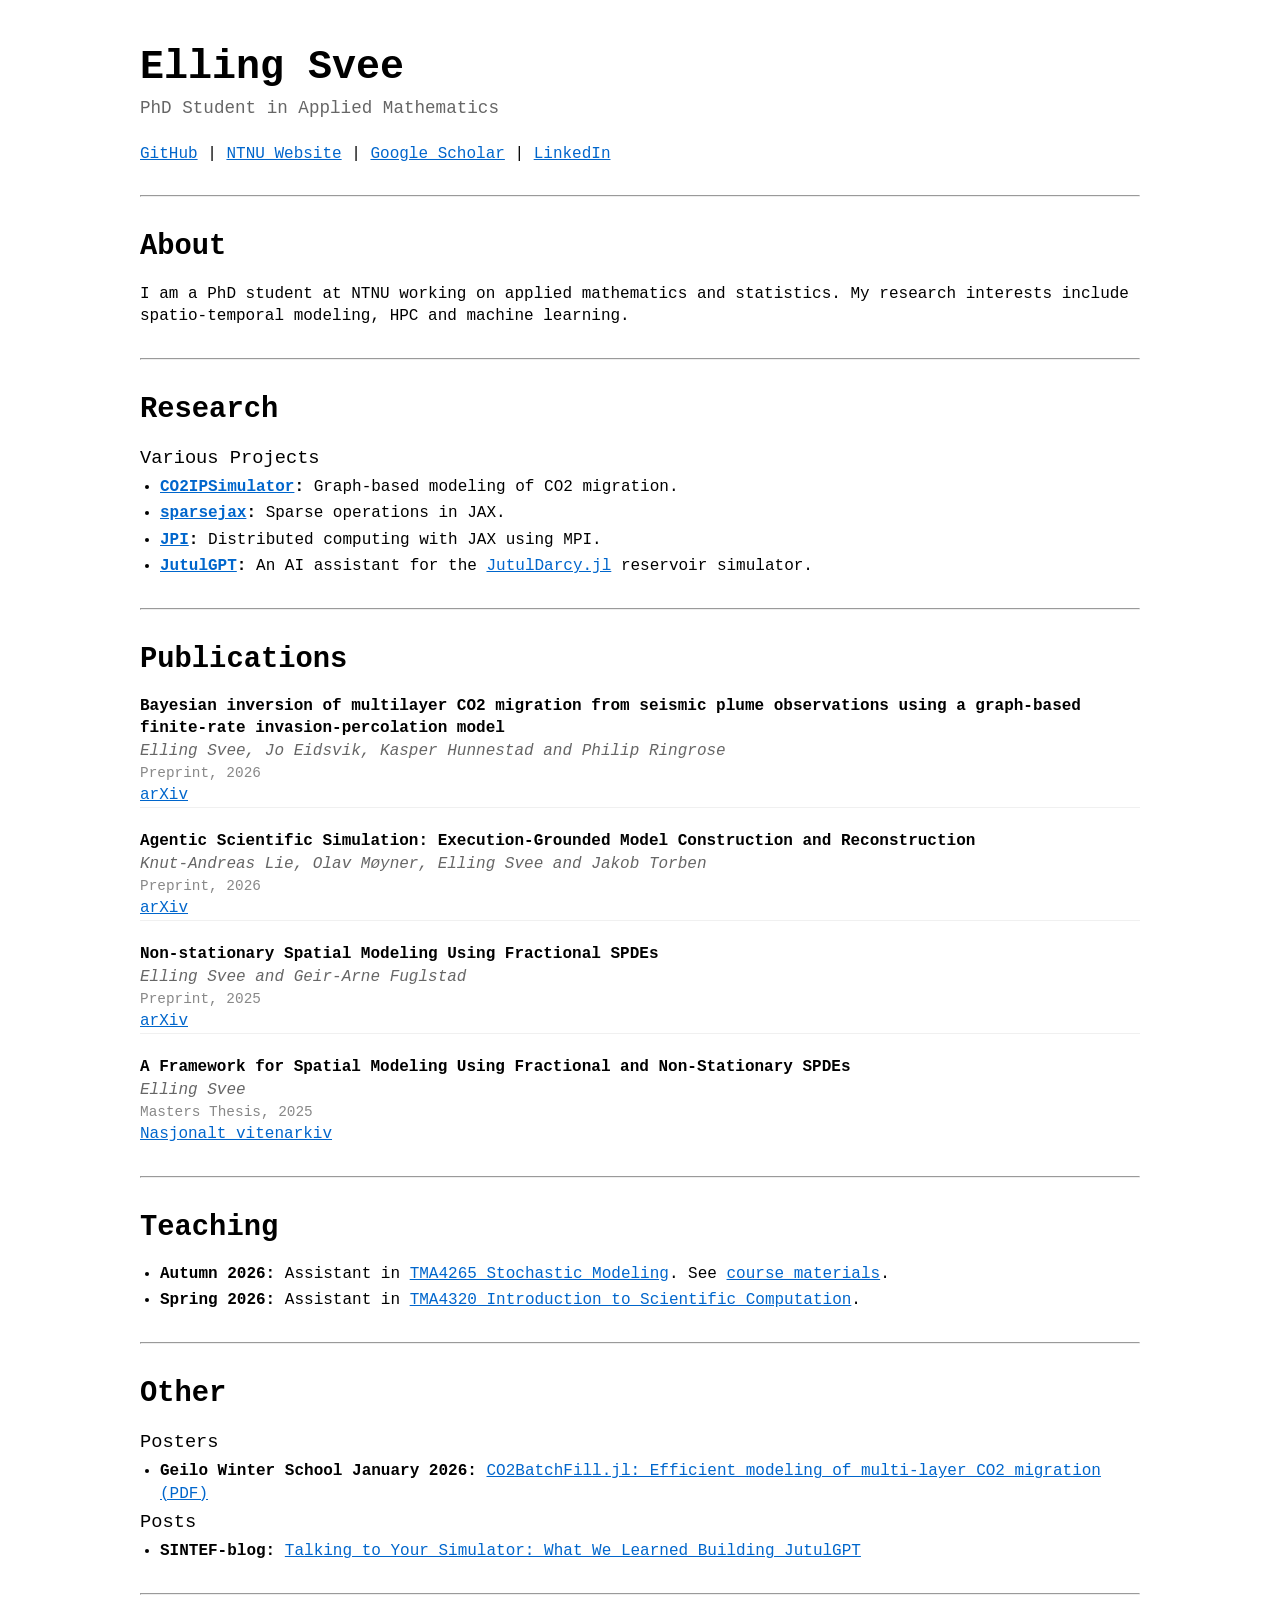
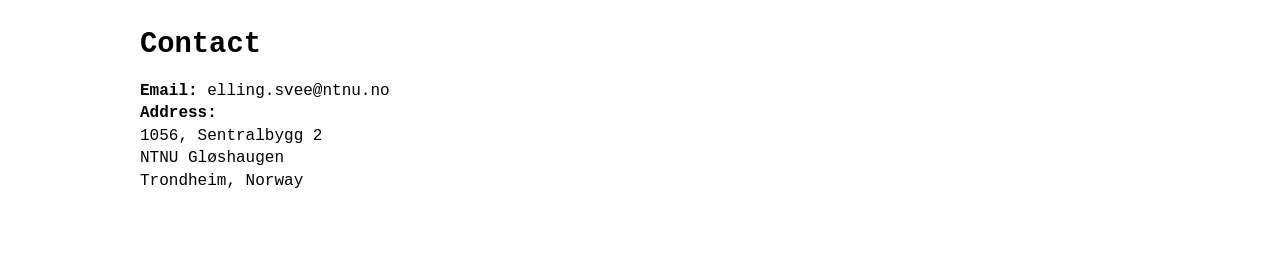
==== index.html @ d2b47c06 "Add sparsejax project" ====
<!DOCTYPE html>
<html lang="en">

<head>
    <meta charset="UTF-8">
    <meta name="viewport" content="width=device-width, initial-scale=1.0">
    <title>Elling Svee</title>
    <link rel="stylesheet" href="style.css">
</head>

<body>
    <div class="container">
        <header>
            <h1>Elling Svee</h1>
            <p class="subtitle">PhD Student in Applied Mathematics</p>

            &thinsp;
            <p>
                <a href="https://github.com/ellingsvee">GitHub</a> |
                <a href="https://www.ntnu.no/ansatte/ellingsv">NTNU Website</a> |
                <a href="https://scholar.google.com/citations?user=NLe6DQoAAAAJ&hl=en">Google Scholar</a> |
                <a href="https://www.linkedin.com/in/elling-svee/">LinkedIn</a>
            </p>
        </header>

        <main>
            <hr>
            <section id="about">
                <h2>About</h2>
                <p>I am a PhD student at NTNU working on applied mathematics and statistics. My research interests
                    include spatio-temporal modeling, HPC and machine learning.</p>
            </section>
            <hr>
            <section id="research">
                <h2>Research</h2>
                <h3>Various Projects</h3>
                <ul>
                    <li><strong><a
                                href="https://github.com/ellingsvee/CO2IPSimulator">CO2IPSimulator</a>:</strong>
                        Graph-based modeling of CO2 migration.</li>
                    <li><strong><a href="https://github.com/ellingsvee/sparsejax">sparsejax</a>:</strong> Sparse operations in JAX.</li>
                    <li><strong><a href="https://github.com/ellingsvee/jpi">JPI</a>:</strong> Distributed computing with JAX using MPI.</li>
                    <li><strong><a href="https://github.com/ellingsvee/JutulGPT">JutulGPT</a>:</strong> 
                        An AI assistant for the <a href="https://sintefmath.github.io/JutulDarcy.jl/dev/">JutulDarcy.jl</a> reservoir simulator.</li>
                </ul>
            </section>
            <hr>
            <section id="publications">
                <h2>Publications</h2>
                <div class="publication">
                    <strong>Bayesian inversion of multilayer CO2 migration from seismic plume observations using a graph-based finite-rate invasion-percolation model</strong><br>
                    <span class="authors">Elling Svee, Jo Eidsvik, Kasper Hunnestad and Philip Ringrose</span><br>
                    <span class="venue">Preprint, 2026</span><br>
                    <a href="https://arxiv.org/abs/2609.04937">arXiv</a>
                </div>
                &thinsp;
                <div class="publication">
                    <strong>Agentic Scientific Simulation: Execution-Grounded Model Construction and
                        Reconstruction</strong><br>
                    <span class="authors">Knut-Andreas Lie, Olav Møyner, Elling Svee and Jakob Torben</span><br>
                    <span class="venue">Preprint, 2026</span><br>
                    <a href="https://arxiv.org/abs/2603.00214">arXiv</a>
                </div>
                &thinsp;
                <div class="publication">
                    <strong>Non-stationary Spatial Modeling Using Fractional SPDEs</strong><br>
                    <span class="authors">Elling Svee and Geir-Arne Fuglstad</span><br>
                    <span class="venue">Preprint, 2025</span><br>
                    <a href="https://arxiv.org/abs/2512.18768">arXiv</a>
                </div>
                &thinsp;
                <div class="publication">
                    <strong>A Framework for Spatial Modeling Using Fractional and Non-Stationary SPDEs</strong><br>
                    <span class="authors">Elling Svee</span><br>
                    <span class="venue">Masters Thesis, 2025</span><br>
                    <a href="https://nva.sikt.no/registration/0199c37fabdb-cdded069-577d-44ab-b56a-2bfc82e7e20c">Nasjonalt
                        vitenarkiv</a>
                </div>

            </section>
            <hr>
            <section id="teaching">
                <h2>Teaching</h2>
                <ul>
                    <li><strong>Autumn 2026: </strong>Assistant in <a
                            href="https://www.ntnu.edu/studies/courses/TMA4265/2026#tab=omEmnet">TMA4265 Stochastic Modeling</a>. See <a href="https://github.com/ellingsvee/TMA4265">course materials</a>. </li>
                    <li><strong>Spring 2026: </strong>Assistant in <a
                            href="https://www.ntnu.no/studier/emner/TMA4320#tab=omEmnet">TMA4320 Introduction to
                            Scientific Computation</a>.</li>
                </ul>
            </section>

            <hr>
            <section id="other">
                <h2>Other</h2>
                <h3>Posters</h3>
                <ul>
                    <li><strong>Geilo Winter School January 2026:</strong> <a href="Files/Posters/GeiloWinterScool.pdf"
                            target="_blank"> CO2BatchFill.jl: Efficient modeling of multi-layer CO2 migration (PDF)</a>
                    </li>
                </ul>
                <h3>Posts</h3>
                <ul>
                    <li><strong>SINTEF-blog:</strong> <a
                            href="https://blog.sintef.com/digital-en/talking-to-your-simulator-what-we-learned-building-jutulgpt/"
                            target="_blank">Talking to Your Simulator: What We Learned Building JutulGPT</a></li>
                </ul>
            </section>
            <hr>
            <section id="contact">
                <h2>Contact</h2>
                <p>
                    <strong>Email:</strong> elling.svee@ntnu.no<br>
                    <strong>Address:</strong><br>
                    1056, Sentralbygg 2<br>
                    NTNU Gløshaugen<br>
                    Trondheim, Norway
                </p>
            </section>
        </main>
    </div>
</body>

</html>
---- style.css ----
/* Reset and base styles */
* {
    margin: 0;
    padding: 0;
}

body {
    font-family: 'Lucida Console', monospace;
    line-height: 1.4;
    font-size: 16px;
}

/* Container */
.container {
    max-width: 1000px;
    margin: 0 auto;
    padding: 40px 20px;
}

/* Header */
header {
    margin-bottom: 30px;
}

.subtitle {
    font-size: 1.1em;
    color: #666;
    margin-bottom: 0;
}

/* Navigation */
nav {
    margin-bottom: 40px;
    padding-bottom: 20px;
    border-bottom: 1px solid #eee;
}

nav a {
    color: #333;
    /* text-decoration: none; */
    margin: 0 5px;
}

nav a:hover {
    text-decoration: underline;
}

/* Main content */
main {
    margin-bottom: 40px;
}

section {
    margin-top: 30px;
    margin-bottom: 30px;
}

/* Typography */
h1 {
    font-weight: bold;
    font-size: 2.5em;
    /* margin-bottom: 20px; */
}

h2 {
    font-weight: bold;
    font-size: 1.8em;
    margin-bottom: 15px;
    /* margin-top: 10px; */
}

h3 {
    font-weight: normal;
    margin-bottom: 5px;
}

p {
    margin-bottom: 15px;
}

/* Lists */
ul {
    margin-left: 20px;
}

li {
    margin-bottom: 4px;
}

/* Links */
a {
    color: #0066cc;
    text-decoration: underline;
}

a:hover {
    color: #003366;
}

/* Publications */
.publication {
    /* margin-bottom: 25px; */
    /* padding-bottom: 15px; */
    border-bottom: 1px solid #f0f0f0;
}

.publication:last-child {
    border-bottom: none;
}

.authors {
    color: #666;
    font-style: italic;
}

.venue {
    color: #888;
    font-size: 0.9em;
}

.ascii-art {
    font-family: monospace;
    white-space: pre;
}

/* Responsive design */
@media (max-width: 600px) {
    .container {
        padding: 20px 15px;
    }

    header h1 {
        font-size: 2em;
    }

    h2 {
        font-size: 1.5em;
    }

    nav {
        font-size: 0.9em;
    }
}
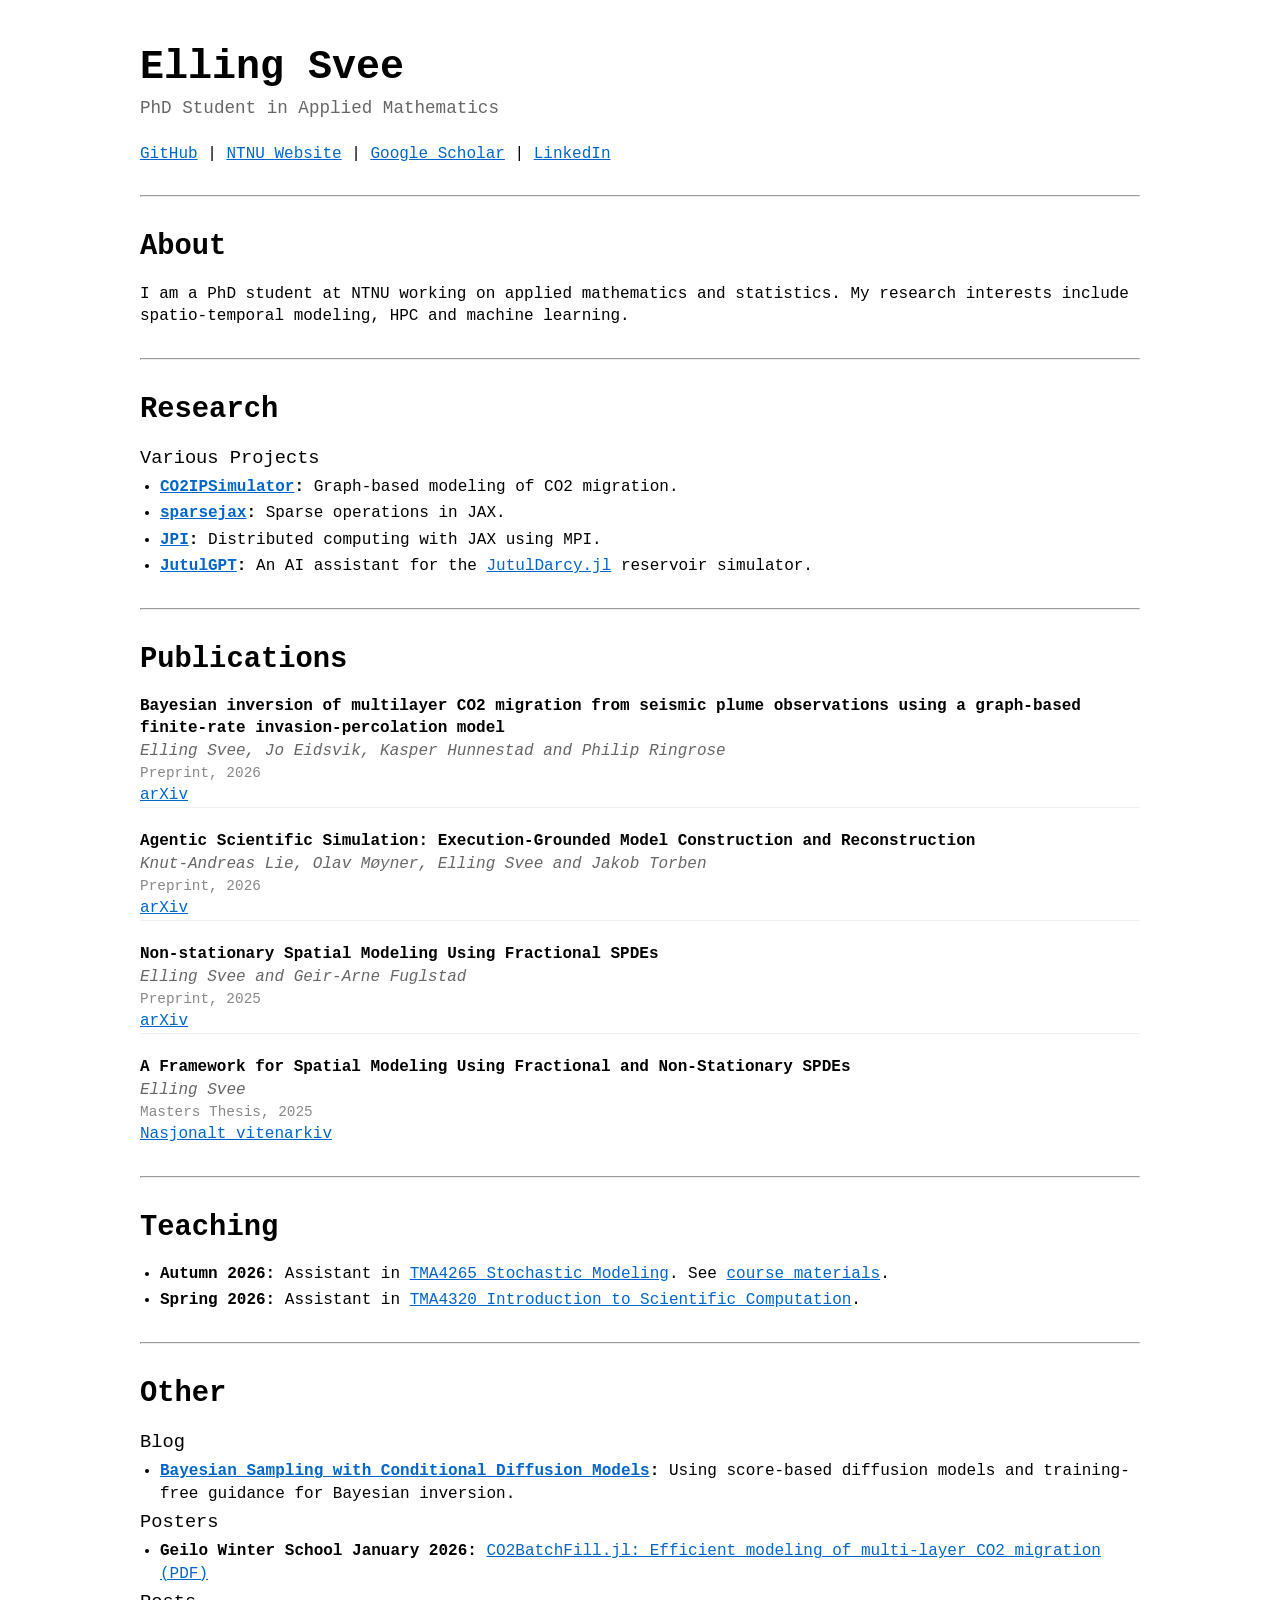
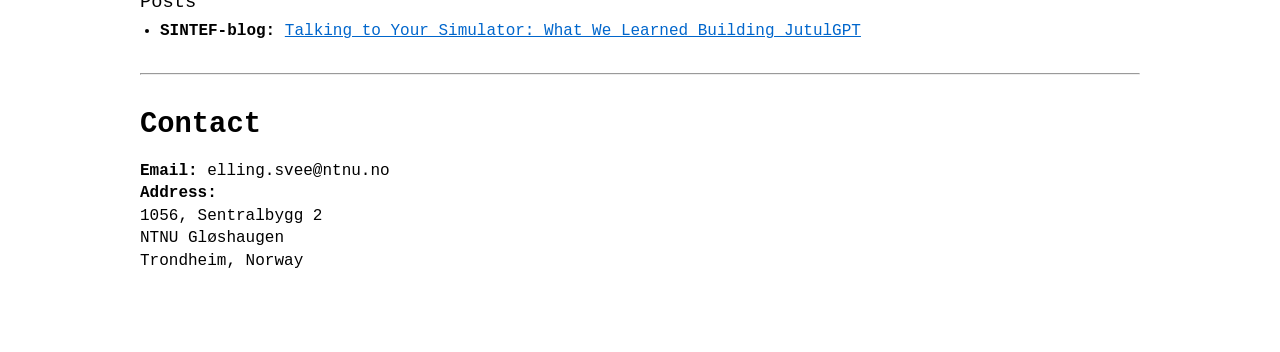
==== commit b993dd35: "Add Quarto blog and diffusion post" ====
--- a/index.html
+++ b/index.html
@@ -93,6 +93,12 @@
             <hr>
             <section id="other">
                 <h2>Other</h2>
+                <h3>Blog</h3>
+                <ul>
+                    <li><strong><a href="blog/posts/bayesian-sampling-conditional-diffusion/">Bayesian Sampling with
+                                Conditional Diffusion Models</a>:</strong> Using score-based diffusion models and
+                        training-free guidance for Bayesian inversion.</li>
+                </ul>
                 <h3>Posters</h3>
                 <ul>
                     <li><strong>Geilo Winter School January 2026:</strong> <a href="Files/Posters/GeiloWinterScool.pdf"
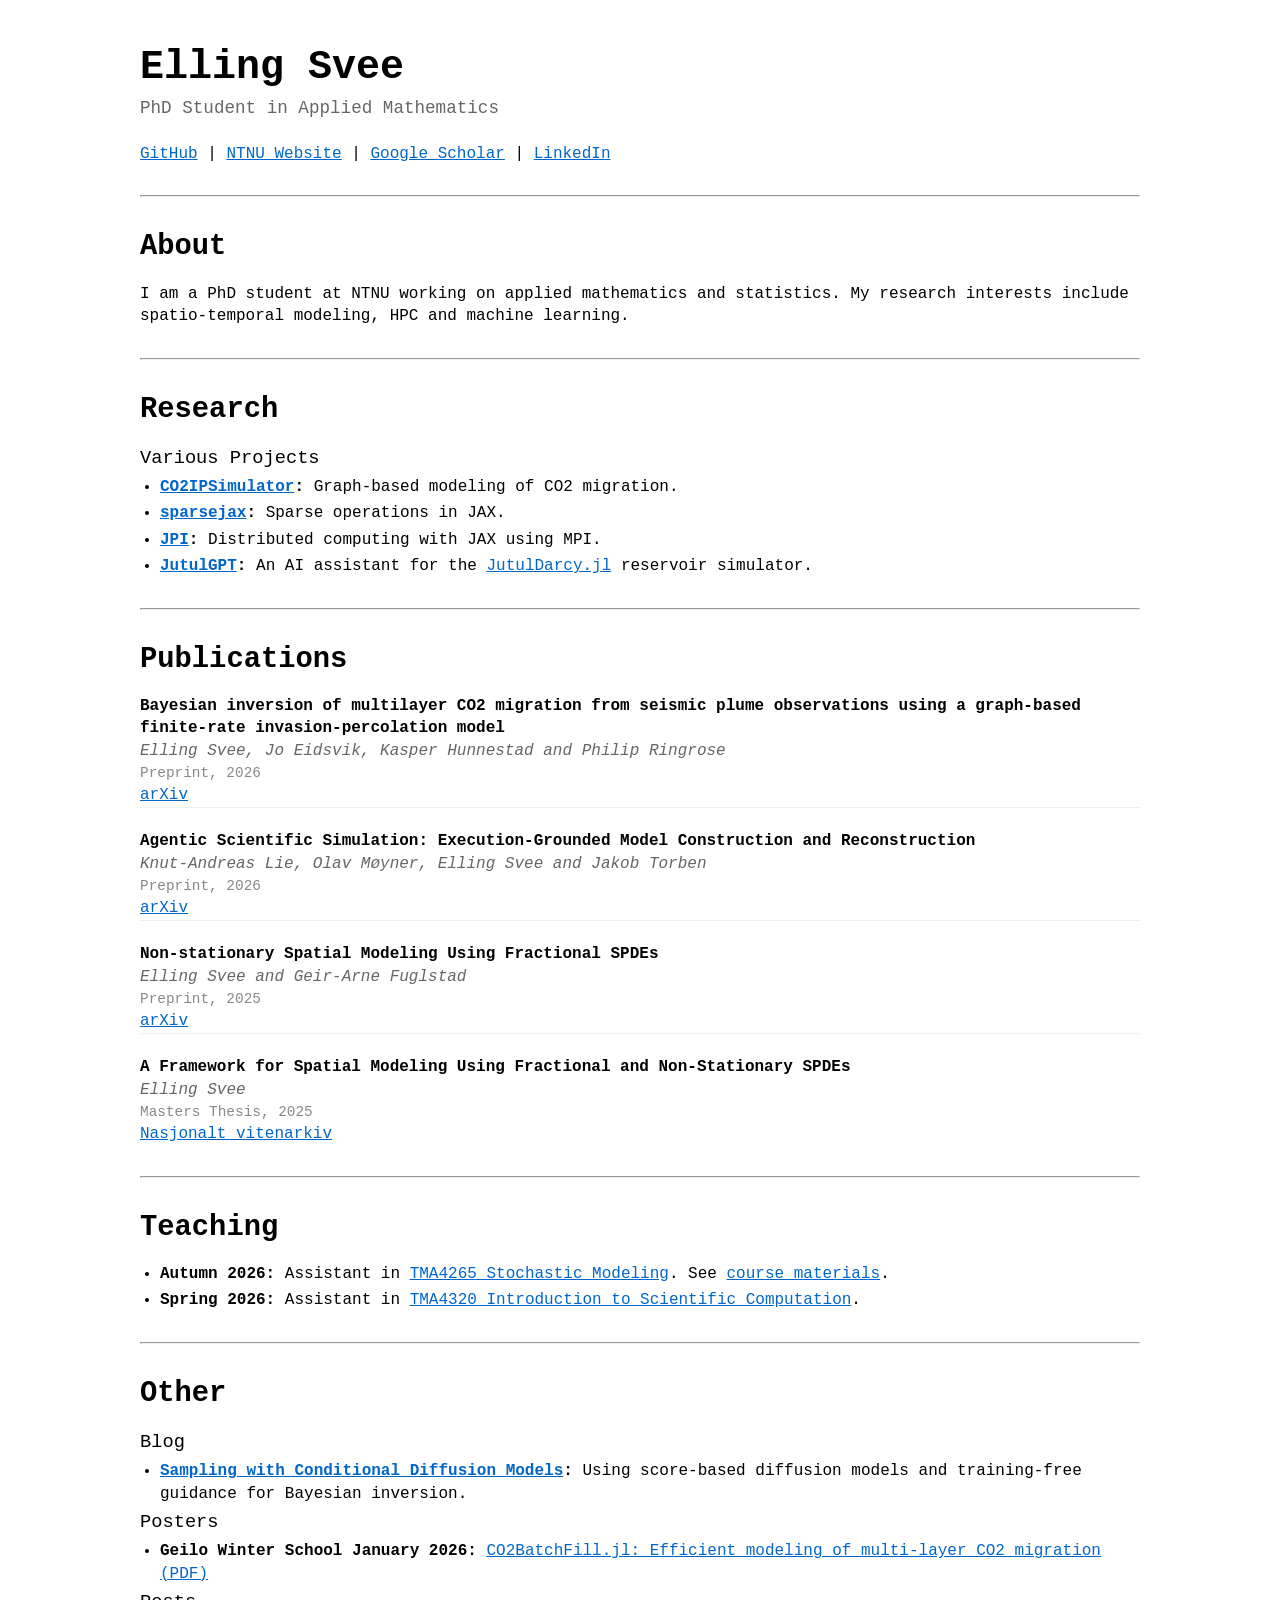
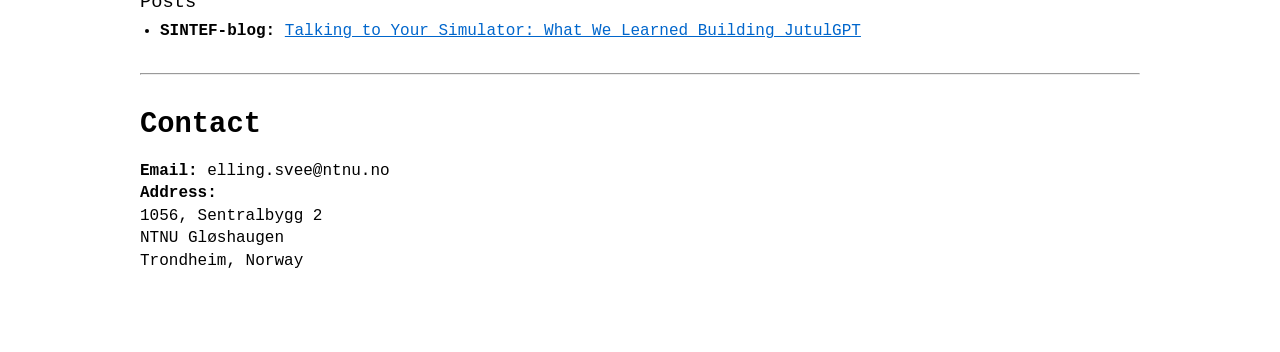
==== commit f36000ec: "Update conditional diffusion post" ====
--- a/index.html
+++ b/index.html
@@ -95,7 +95,7 @@
                 <h2>Other</h2>
                 <h3>Blog</h3>
                 <ul>
-                    <li><strong><a href="blog/posts/bayesian-sampling-conditional-diffusion/">Bayesian Sampling with
+                    <li><strong><a href="blog/posts/bayesian-sampling-conditional-diffusion/">Sampling with
                                 Conditional Diffusion Models</a>:</strong> Using score-based diffusion models and
                         training-free guidance for Bayesian inversion.</li>
                 </ul>
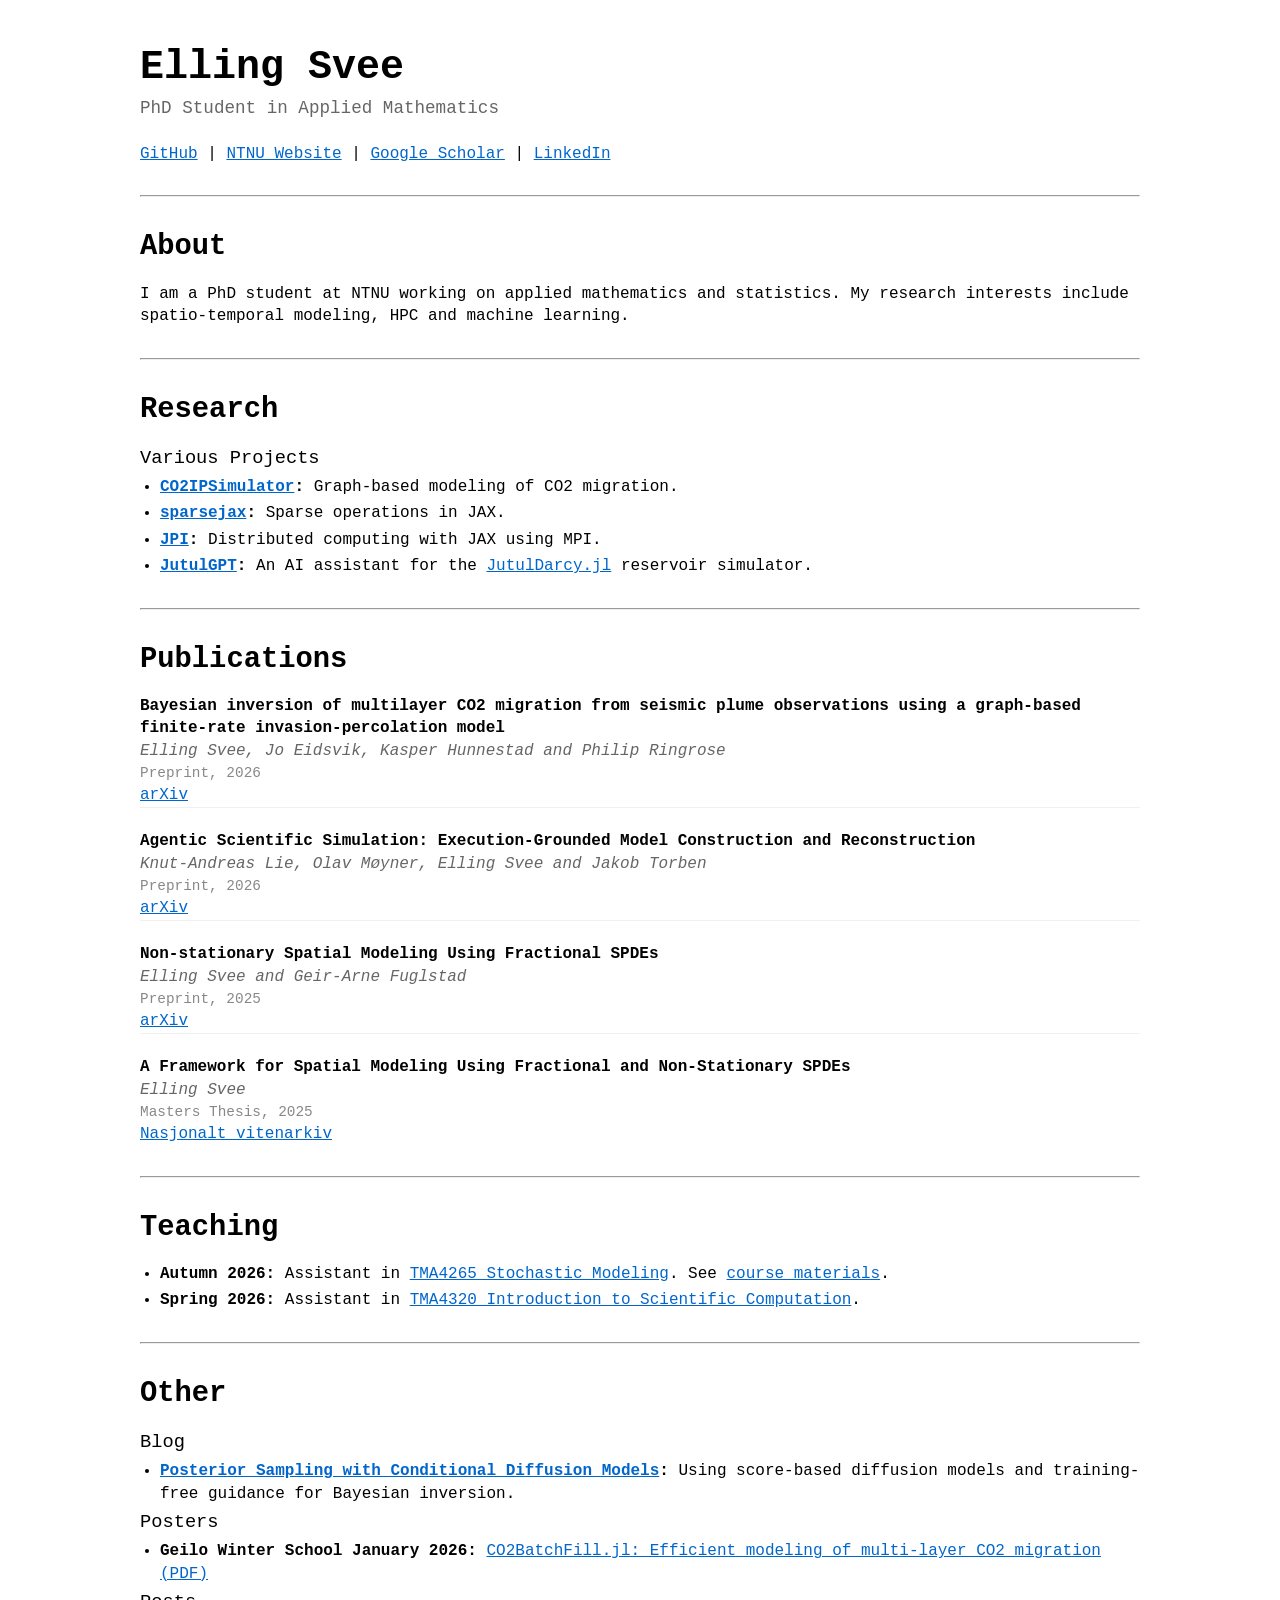
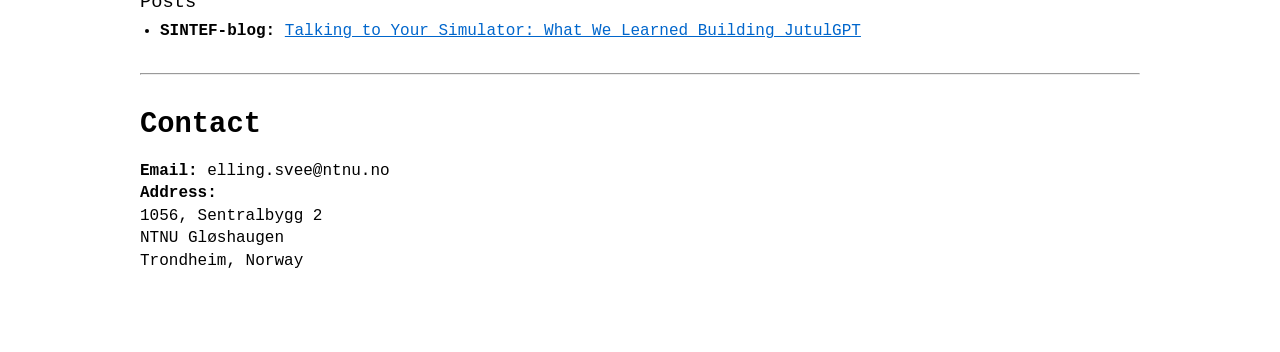
==== commit 3ad10715: "Refresh conditional diffusion post" ====
--- a/index.html
+++ b/index.html
@@ -95,7 +95,7 @@
                 <h2>Other</h2>
                 <h3>Blog</h3>
                 <ul>
-                    <li><strong><a href="blog/posts/bayesian-sampling-conditional-diffusion/">Sampling with
+                    <li><strong><a href="blog/posts/bayesian-sampling-conditional-diffusion/">Posterior Sampling with
                                 Conditional Diffusion Models</a>:</strong> Using score-based diffusion models and
                         training-free guidance for Bayesian inversion.</li>
                 </ul>
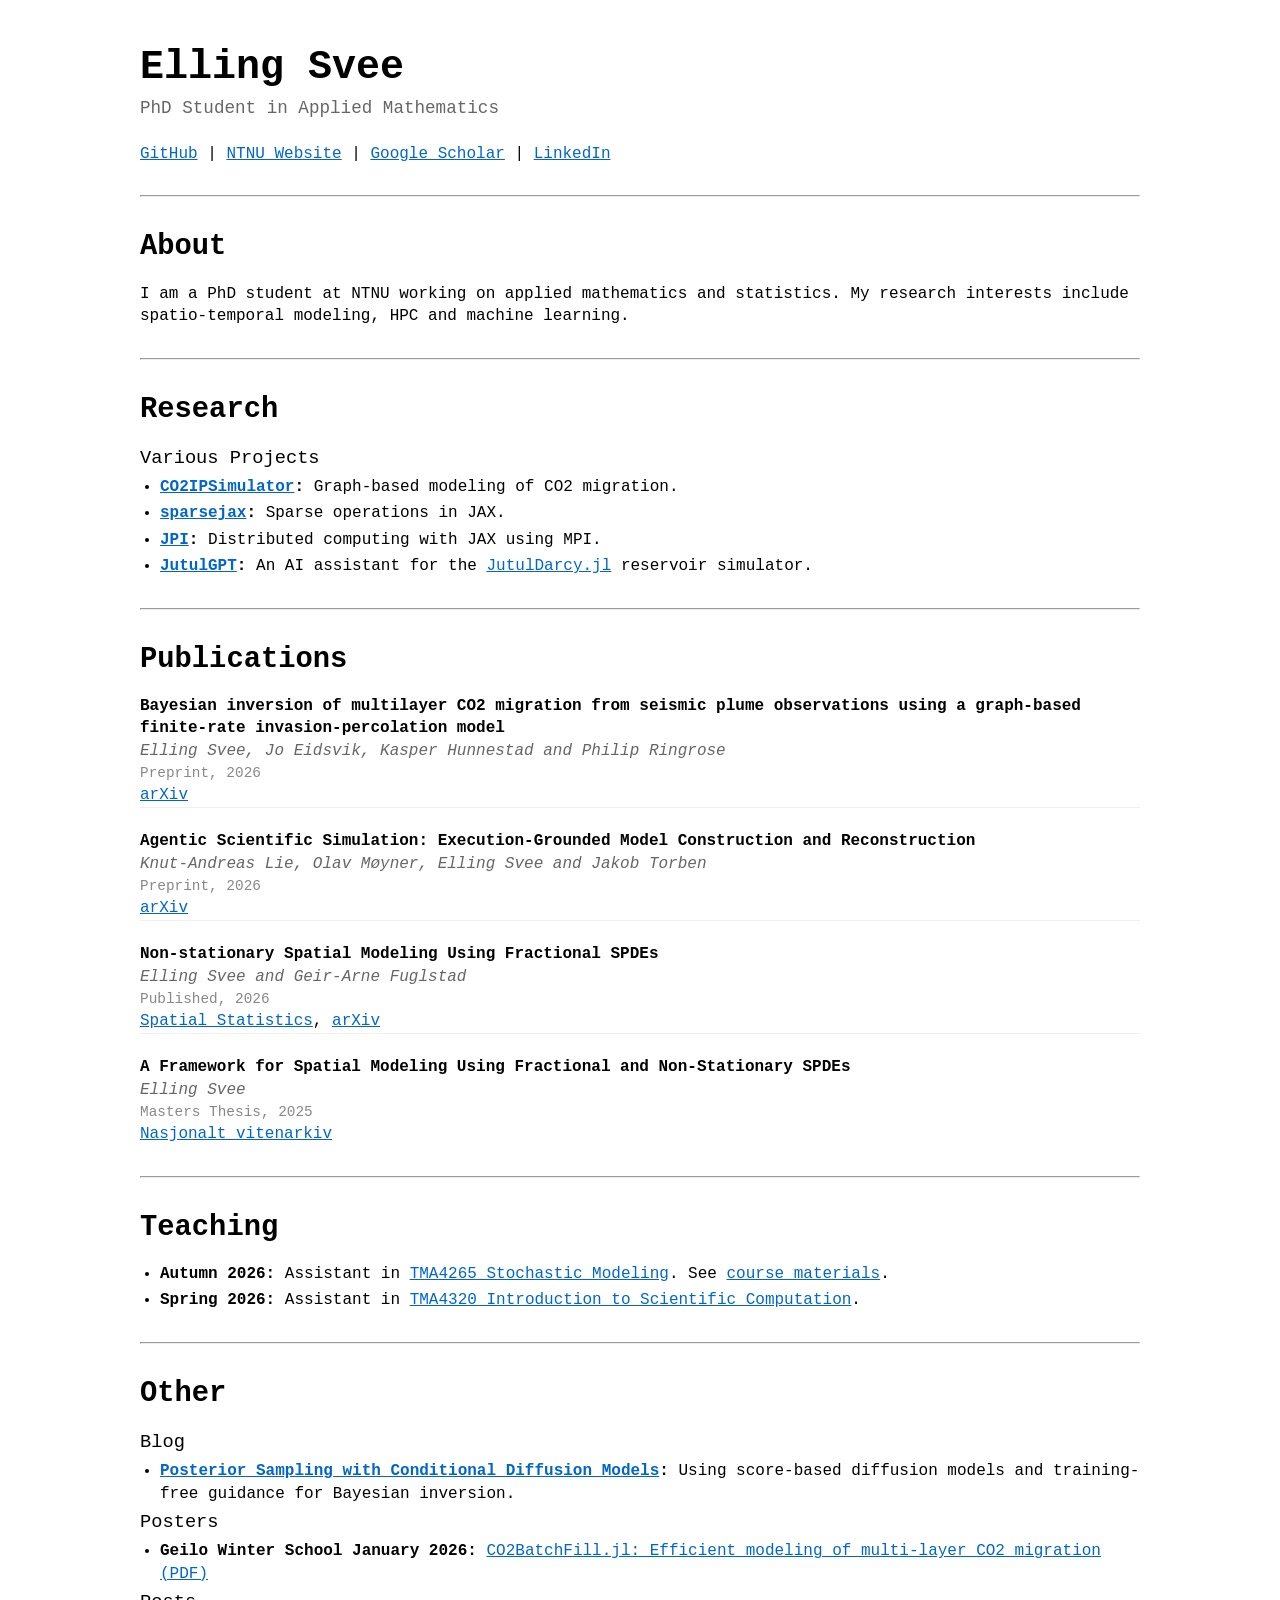
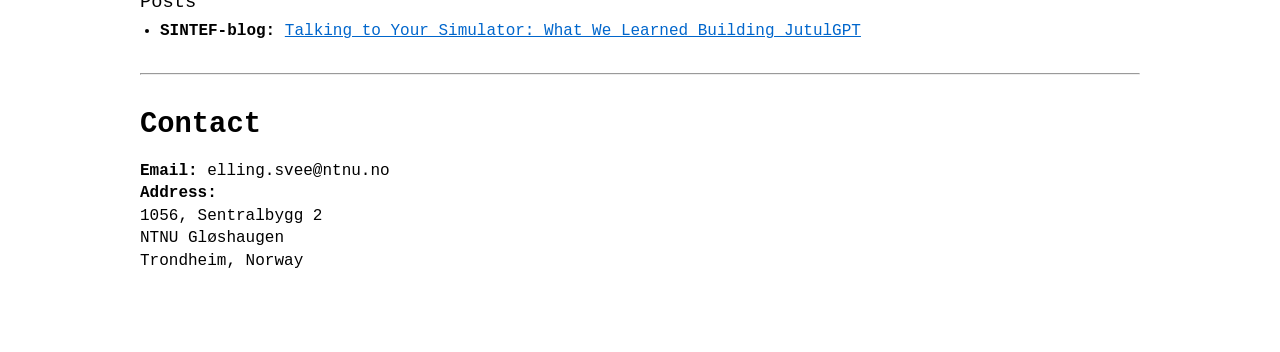
==== commit 1161c449: "Add reference to Spatial statistics for published article." ====
--- a/index.html
+++ b/index.html
@@ -35,20 +35,24 @@
                 <h2>Research</h2>
                 <h3>Various Projects</h3>
                 <ul>
-                    <li><strong><a
-                                href="https://github.com/ellingsvee/CO2IPSimulator">CO2IPSimulator</a>:</strong>
+                    <li><strong><a href="https://github.com/ellingsvee/CO2IPSimulator">CO2IPSimulator</a>:</strong>
                         Graph-based modeling of CO2 migration.</li>
-                    <li><strong><a href="https://github.com/ellingsvee/sparsejax">sparsejax</a>:</strong> Sparse operations in JAX.</li>
-                    <li><strong><a href="https://github.com/ellingsvee/jpi">JPI</a>:</strong> Distributed computing with JAX using MPI.</li>
-                    <li><strong><a href="https://github.com/ellingsvee/JutulGPT">JutulGPT</a>:</strong> 
-                        An AI assistant for the <a href="https://sintefmath.github.io/JutulDarcy.jl/dev/">JutulDarcy.jl</a> reservoir simulator.</li>
+                    <li><strong><a href="https://github.com/ellingsvee/sparsejax">sparsejax</a>:</strong> Sparse
+                        operations in JAX.</li>
+                    <li><strong><a href="https://github.com/ellingsvee/jpi">JPI</a>:</strong> Distributed computing with
+                        JAX using MPI.</li>
+                    <li><strong><a href="https://github.com/ellingsvee/JutulGPT">JutulGPT</a>:</strong>
+                        An AI assistant for the <a
+                            href="https://sintefmath.github.io/JutulDarcy.jl/dev/">JutulDarcy.jl</a> reservoir
+                        simulator.</li>
                 </ul>
             </section>
             <hr>
             <section id="publications">
                 <h2>Publications</h2>
                 <div class="publication">
-                    <strong>Bayesian inversion of multilayer CO2 migration from seismic plume observations using a graph-based finite-rate invasion-percolation model</strong><br>
+                    <strong>Bayesian inversion of multilayer CO2 migration from seismic plume observations using a
+                        graph-based finite-rate invasion-percolation model</strong><br>
                     <span class="authors">Elling Svee, Jo Eidsvik, Kasper Hunnestad and Philip Ringrose</span><br>
                     <span class="venue">Preprint, 2026</span><br>
                     <a href="https://arxiv.org/abs/2609.04937">arXiv</a>
@@ -65,7 +69,9 @@
                 <div class="publication">
                     <strong>Non-stationary Spatial Modeling Using Fractional SPDEs</strong><br>
                     <span class="authors">Elling Svee and Geir-Arne Fuglstad</span><br>
-                    <span class="venue">Preprint, 2025</span><br>
+                    <span class="venue">Published, 2026</span><br>
+                    <a href="https://www.sciencedirect.com/science/article/pii/S2211675326000989">Spatial
+                        Statistics</a>,
                     <a href="https://arxiv.org/abs/2512.18768">arXiv</a>
                 </div>
                 &thinsp;
@@ -83,7 +89,9 @@
                 <h2>Teaching</h2>
                 <ul>
                     <li><strong>Autumn 2026: </strong>Assistant in <a
-                            href="https://www.ntnu.edu/studies/courses/TMA4265/2026#tab=omEmnet">TMA4265 Stochastic Modeling</a>. See <a href="https://github.com/ellingsvee/TMA4265">course materials</a>. </li>
+                            href="https://www.ntnu.edu/studies/courses/TMA4265/2026#tab=omEmnet">TMA4265 Stochastic
+                            Modeling</a>. See <a href="https://github.com/ellingsvee/TMA4265">course materials</a>.
+                    </li>
                     <li><strong>Spring 2026: </strong>Assistant in <a
                             href="https://www.ntnu.no/studier/emner/TMA4320#tab=omEmnet">TMA4320 Introduction to
                             Scientific Computation</a>.</li>
@@ -95,7 +103,7 @@
                 <h2>Other</h2>
                 <h3>Blog</h3>
                 <ul>
-                    <li><strong><a href="blog/posts/bayesian-sampling-conditional-diffusion/">Posterior Sampling with
+                    <li><strong><a href="blog/posts/sampling-with-conditional-diffusion-models/">Posterior Sampling with
                                 Conditional Diffusion Models</a>:</strong> Using score-based diffusion models and
                         training-free guidance for Bayesian inversion.</li>
                 </ul>
@@ -127,4 +135,4 @@
     </div>
 </body>
 
-</html>
+</html>
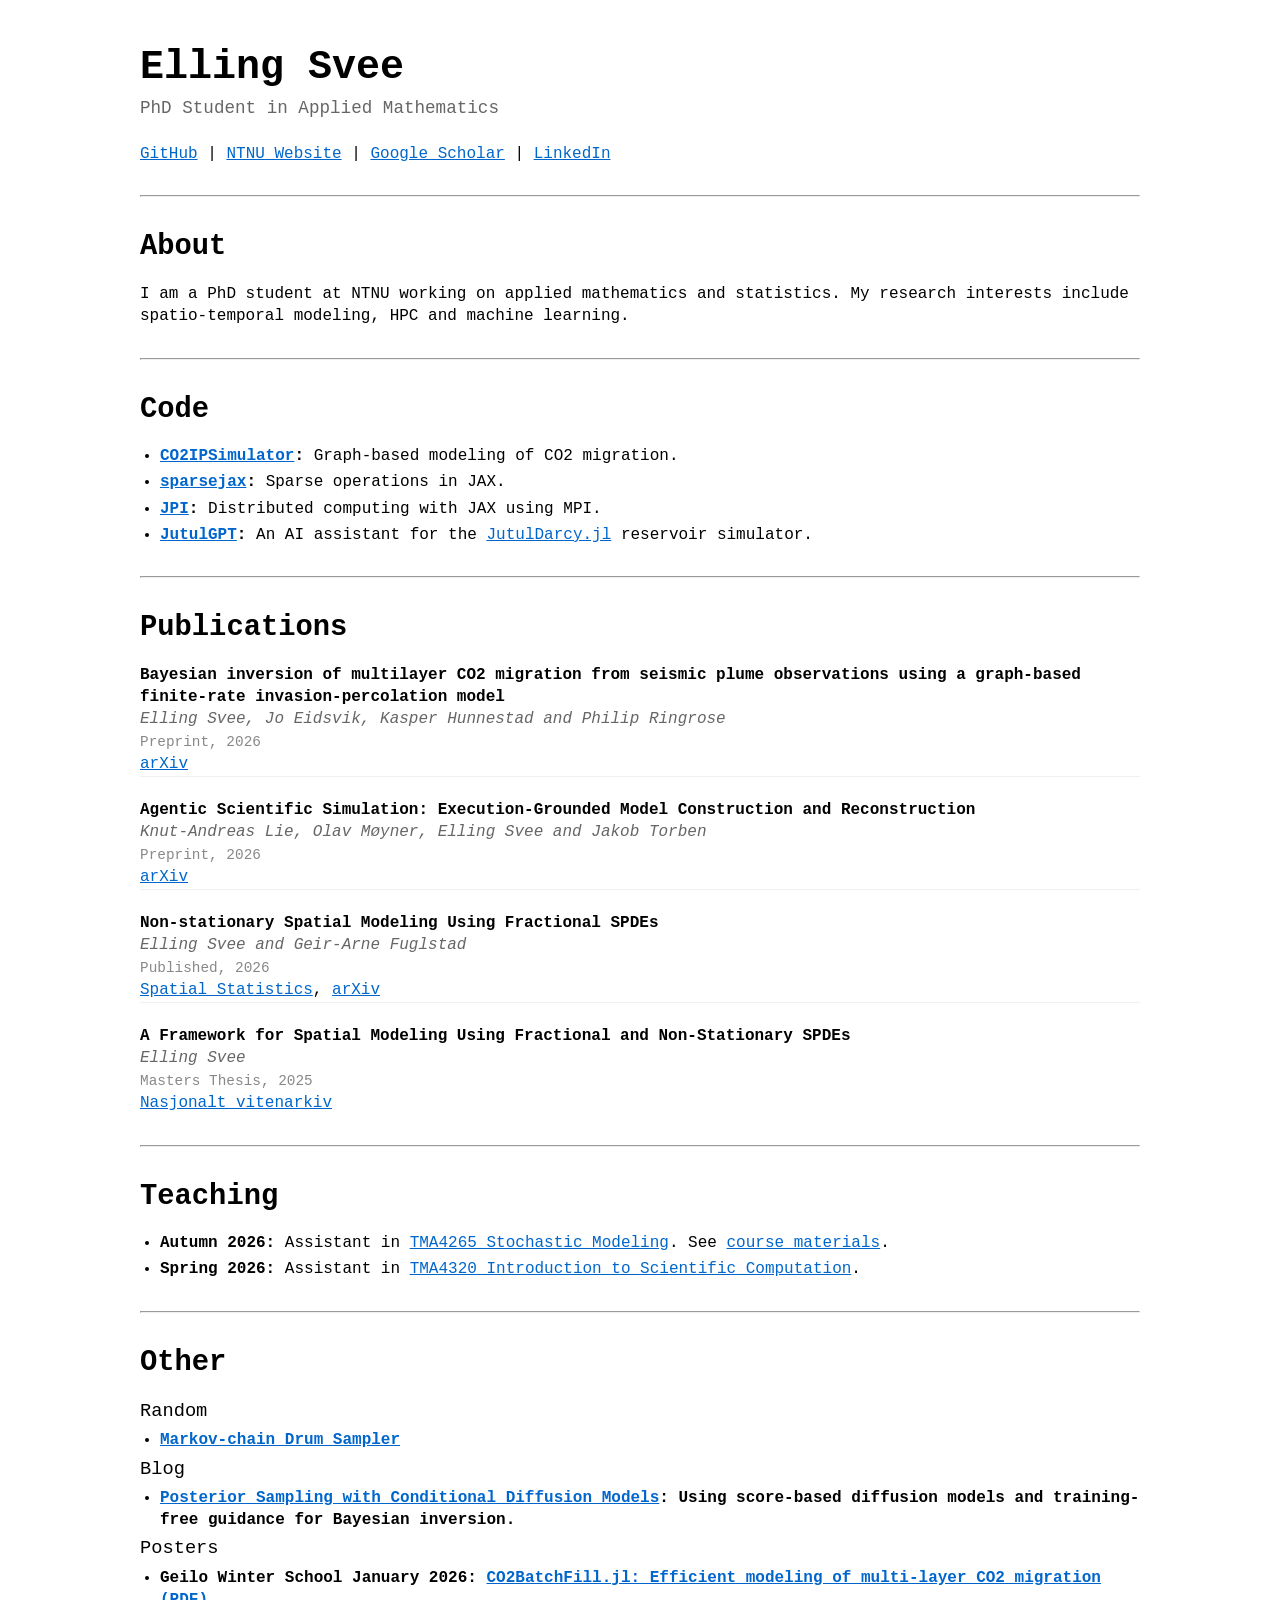
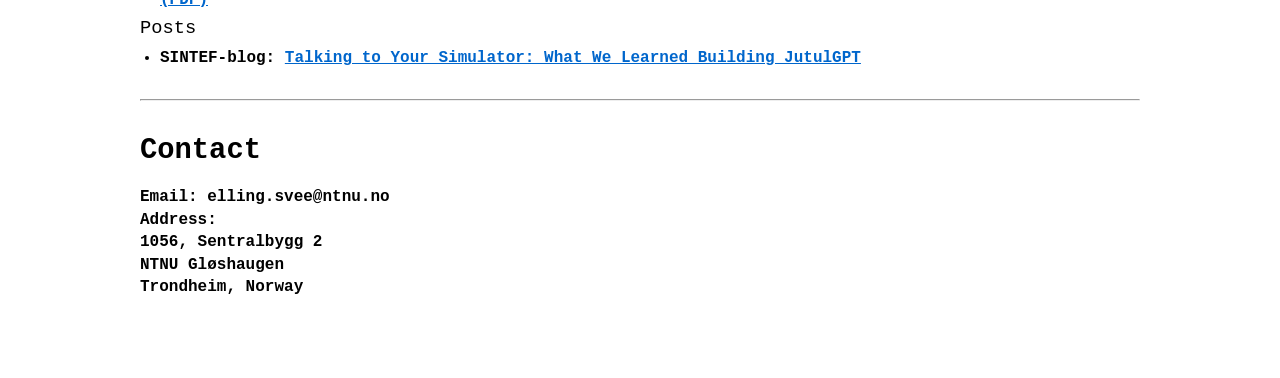
==== commit 570a53ae: "Add drum machine" ====
--- a/index.html
+++ b/index.html
@@ -31,21 +31,20 @@
                     include spatio-temporal modeling, HPC and machine learning.</p>
             </section>
             <hr>
-            <section id="research">
-                <h2>Research</h2>
-                <h3>Various Projects</h3>
-                <ul>
-                    <li><strong><a href="https://github.com/ellingsvee/CO2IPSimulator">CO2IPSimulator</a>:</strong>
-                        Graph-based modeling of CO2 migration.</li>
-                    <li><strong><a href="https://github.com/ellingsvee/sparsejax">sparsejax</a>:</strong> Sparse
-                        operations in JAX.</li>
-                    <li><strong><a href="https://github.com/ellingsvee/jpi">JPI</a>:</strong> Distributed computing with
-                        JAX using MPI.</li>
-                    <li><strong><a href="https://github.com/ellingsvee/JutulGPT">JutulGPT</a>:</strong>
-                        An AI assistant for the <a
-                            href="https://sintefmath.github.io/JutulDarcy.jl/dev/">JutulDarcy.jl</a> reservoir
-                        simulator.</li>
-                </ul>
+            <section id="Code">
+              <h2>Code</h2>
+              <ul>
+                  <li><strong><a href="https://github.com/ellingsvee/CO2IPSimulator">CO2IPSimulator</a>:</strong>
+                      Graph-based modeling of CO2 migration.</li>
+                  <li><strong><a href="https://github.com/ellingsvee/sparsejax">sparsejax</a>:</strong> Sparse
+                      operations in JAX.</li>
+                  <li><strong><a href="https://github.com/ellingsvee/jpi">JPI</a>:</strong> Distributed computing with
+                      JAX using MPI.</li>
+                  <li><strong><a href="https://github.com/ellingsvee/JutulGPT">JutulGPT</a>:</strong>
+                      An AI assistant for the <a
+                          href="https://sintefmath.github.io/JutulDarcy.jl/dev/">JutulDarcy.jl</a> reservoir
+                      simulator.</li>
+              </ul>
             </section>
             <hr>
             <section id="publications">
@@ -70,7 +69,7 @@
                     <strong>Non-stationary Spatial Modeling Using Fractional SPDEs</strong><br>
                     <span class="authors">Elling Svee and Geir-Arne Fuglstad</span><br>
                     <span class="venue">Published, 2026</span><br>
-                    <a href="https://www.sciencedirect.com/science/article/pii/S2211675326000989">Spatial
+                    <a href="https://doi.org/10.1016/j.spasta.2026.101051">Spatial
                         Statistics</a>,
                     <a href="https://arxiv.org/abs/2512.18768">arXiv</a>
                 </div>
@@ -101,6 +100,10 @@
             <hr>
             <section id="other">
                 <h2>Other</h2>
+                <h3>Random</h3>
+                  <ul>
+                      <li><strong><a href="https://ellingsvee.github.io/markov-chain-sampler/">Markov-chain Drum Sampler</a></li>
+                  </ul>
                 <h3>Blog</h3>
                 <ul>
                     <li><strong><a href="blog/posts/sampling-with-conditional-diffusion-models/">Posterior Sampling with
@@ -135,4 +138,4 @@
     </div>
 </body>
 
-</html>+</html>
